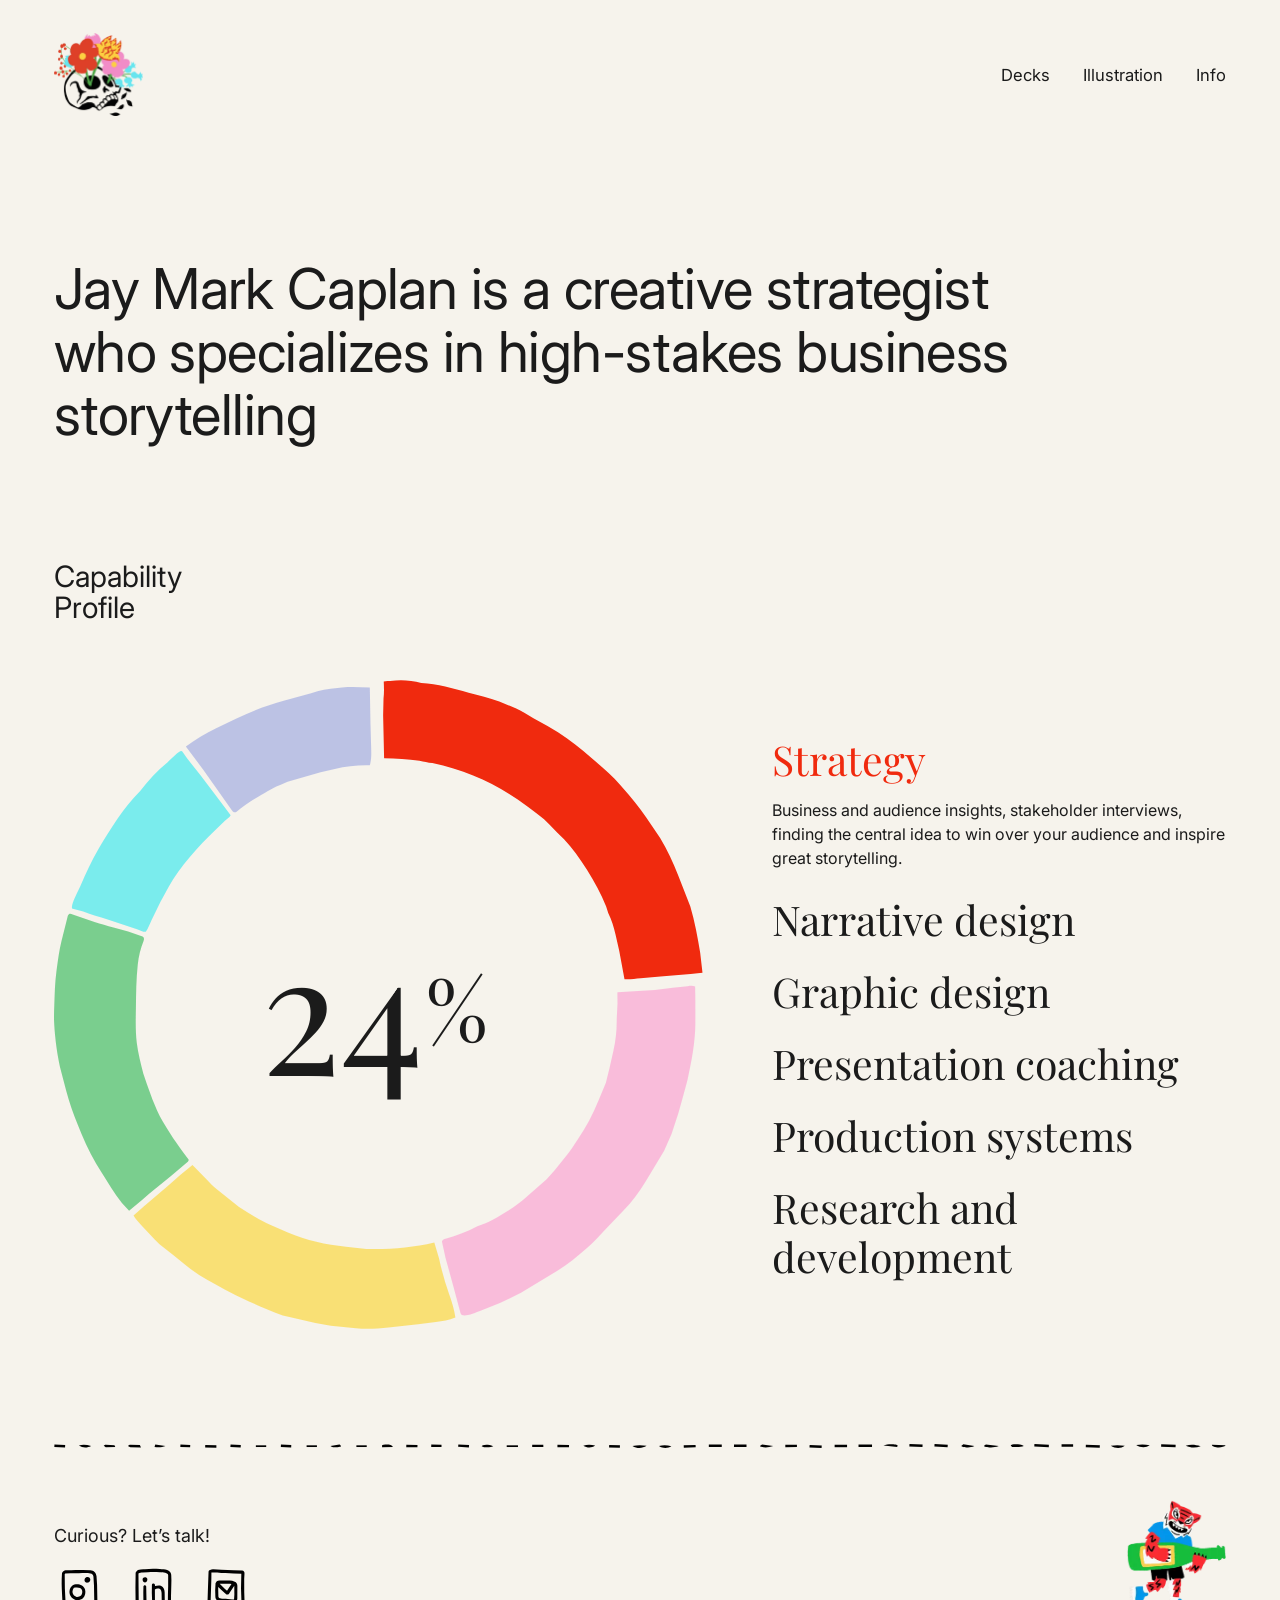
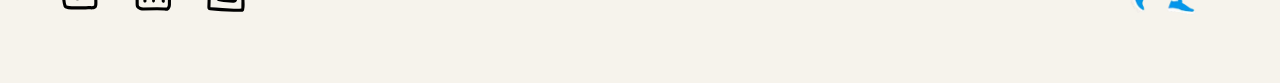
==== index.html @ 5ecec282 "Add files via upload" ====
<!DOCTYPE html>
<html lang="en">
<head>
<meta charset="UTF-8">
<meta name="viewport" content="width=device-width, initial-scale=1, viewport-fit=cover">
<title>Jay Mark Caplan</title>
<meta name="description" content="Jay Mark Caplan is a creative strategist who specializes in high-stakes business storytelling.">
<link rel="icon" type="image/png" href="assets/favicon/favicon-96x96.png?v=2" sizes="96x96">
<link rel="icon" type="image/svg+xml" href="assets/favicon/favicon.svg?v=2">
<link rel="shortcut icon" href="assets/favicon/favicon.ico?v=2">
<link rel="apple-touch-icon" sizes="180x180" href="assets/favicon/apple-touch-icon.png?v=2">
<meta property="og:title" content="Jay Mark Caplan">
<meta property="og:description" content="Creative strategist for high-stakes business storytelling.">
<meta property="og:url" content="https://jaymarkcaplan.com">
<meta property="og:type" content="website">
<link rel="preconnect" href="https://fonts.googleapis.com">
<link rel="preconnect" href="https://fonts.gstatic.com" crossorigin>
<link href="https://fonts.googleapis.com/css2?family=Inter:wght@400;500&family=Playfair+Display:wght@400;500&display=swap" rel="stylesheet">
<link rel="stylesheet" href="styles.css">
</head>
<body>
<div class="wrap">
<header class="site-header">
  <a class="logo" href="./" aria-label="Jay Mark Caplan, home"><img src="assets/skull-logo.webp" alt=""></a>
  <nav class="nav" aria-label="Main"><a href="decks/">Decks</a><a href="illustration/">Illustration</a><a href="info/">Info</a></nav>
</header>
<main>
  <h1 class="hero">Jay Mark Caplan is a creative strategist who specializes in high-stakes business storytelling</h1>
  <h2 class="label">Capability<br>Profile</h2>
  <section class="profile" aria-label="Capability profile">
    <div class="ring-wrap">
      <svg class="ring" viewBox="0 0 986.03 986.6" role="group" aria-label="Capability ring. Select a segment."><path class="seg on" data-i="0" role="button" tabindex="0" aria-pressed="true" aria-label="Strategy, 24%" fill="#f02a0e" d="M921.35,456.61l-30.53,2.64c-8.35.72-16.44,2.35-24.72,1.72l-8.14-43.77-5.68-24.99c-2.62-11.52-5.95-22.43-11.23-33.01l-3.17-10.3c-7.81-19.82-18.31-37.87-29.26-56l-8.92-13.28c-10.79-16.05-22.47-30.7-36.81-43.77l-12.66-13.35c-9.98-10.52-21.68-18.49-33.32-27.19-45.69-34.17-90.47-54.25-146.28-66.8-6.97-.02-12.95-2.31-19.71-3.38-18.04-2.86-35.85-3.36-54.4-4.01l-1.51-65.98.6-25.75c1.09-8.74.68-17.15.35-26.11,3.25-1.43,6.52-1.06,9.93-.88,16.24-1.96,32.02-1.23,47.83,3.26,25.34,1.14,48.56,8.24,72.8,14.77,16.13,4.34,31.45,7.59,47.03,13.68,13.34,5.21,25.99,10.11,38.48,17.29l14.07,8.09,21.64,11.93,16.07,9.93c18.69,11.55,34.79,25.38,51.56,39.55,15.62,13.19,30.81,25.74,44.19,41.24l13.38,15.5c12.95,15,24.19,30.75,35.2,47.22l12.75,19.06c10.97,18.54,19.96,37.48,27.81,57.55l18.59,47.56c6.99,23.59,11.15,47.01,15.16,71.22l3.54,30.84-18.2,1.84L921.35,456.61Z"/><path class="seg" data-i="1" role="button" tabindex="0" aria-pressed="false" aria-label="Narrative design, 22%" fill="#fe85ca" d="M613.8,920.77l-11.82-42.97-5.52-25.03c-.39-1.77,2.58-3.63,4.1-4.08,17.51-5.18,34.1-11.29,50.3-19.84,17.34-5.24,31.89-14.38,47.11-23.75,10.72-6.6,19.66-13.62,29.17-21.88l30.24-26.27,12.69-14.35,18.79-23.3c6.31-7.83,10.82-15.81,16.5-23.98,12.91-18.55,22.79-37.83,31.44-58.72l11.55-27.86,5.55-22.38,6.22-27.35c3.62-15.9,5.18-31.55,4.98-47.89l1.22-24.1-.15-17.85,57.3-3.34,27.83-3.43,22.75-2.49c3.97-.44,7.78-1,11.59.42l.35,20.06.04,34.61c.03,30.74-5.86,60.42-12.39,90.3l-7.65,27.95-6.27,22.49-10.2,31.15-11.46,26.05-29.2,48.45c-9.66,16.04-20.32,30.08-33.34,43.55l-24.98,25.86c-10.87,11.24-20.54,22.63-32.42,32.92-13.99,12.11-27.71,23.52-43.57,33.2l-56.57,34.53-32.39,15.7-28.83,11.45c-11.14,4.42-29.66,11.93-31.7,4.31L613.8,920.77Z"/><path class="seg" data-i="2" role="button" tabindex="0" aria-pressed="false" aria-label="Graphic design, 18%" fill="#fecd01" d="M463.98,985.74l-38.51-3.88-23.67-4.16-38.28-8.62c-16.05-3.62-30.74-10-45.67-16.47l-18.14-7.86-20.28-9.54-17.02-9-27.68-15.37c-11.9-6.62-22.56-14-33.08-22.58l-17.96-14.66-21.54-16.95-7.75-7.61-19.46-20.83c-4.63-4.95-9.38-9.52-12.71-15.57l16.56-14.85,37.9-32.14,17.33-15.33,18.86-15.46,21.85,22.35c5.04,5.16,9.4,10.18,15.12,14.74l34.1,27.15c16.51,10.3,32.42,20.79,50.05,28.52l25.59,11.21c28.58,12.53,58.47,18.59,89.44,21.91l31.28,3.34c19.91.32,39.23.15,59.18-2.36,15.36-1.93,29.68-3.64,45.21-7.55l7.37,24.66c3.9,18.58,8.98,36.07,15.16,54.04,4.17,12.13,8.26,23.76,9.85,36.59-9.97,4-19.67,5.68-29.89,6.95l-27.35,3.41-45.41,4.74C497.55,986.32,481.29,987.49,463.98,985.74Z"/><path class="seg" data-i="3" role="button" tabindex="0" aria-pressed="false" aria-label="Presentation coaching, 16%" fill="#00a933" d="M205.29,730.42l-26.35,22.04-32.19,26.33-11.88,10.31-19.43,16.21-11.01-11.89c-11.7-14.84-20.85-30.7-31.03-46.72-12.13-19.1-22.32-38.39-30.91-59.28l-5.63-13.7c-7.16-17.42-13.32-34.63-18.12-52.92l-7.57-28.86c-5.88-22.4-9.91-52.95-10.98-76.26-.4-8.77-.1-17.01.23-25.84.68-18.05.97-35.61,3.42-53.52,2.16-15.73,3.9-30.71,7.76-46.15l9.18-36.75c.45-1.78,1.11-3.57,2.17-4.16,2.04-1.15,3.78-.07,5.78.62l33.56,11.56c9.79,3.37,19.2,5.63,29.17,8.29,15.27,4.07,30.04,8.11,44.69,13.8,2.73,1.06,2.43,4.75,1.54,7-4.69,11.96-7.51,23.53-8.93,36.37-2.43,22.07-2.46,43.59-2.83,65.94-.3,18.42-.83,36.16,1.36,54.3,1.97,16.3,6.15,31.52,10.1,47.43l5.61,16.45,8.37,23.23,7.1,16.95c5.12,12.26,12.43,22.94,19.45,34.17,6.69,10.72,13.62,20.52,21.15,30.68l7.82,10.56C207.5,727.43,206.32,729.57,205.29,730.42Z"/><path class="seg" data-i="4" role="button" tabindex="0" aria-pressed="false" aria-label="Production systems, 10%" fill="#00e6f0" d="M141.14,376.39c-4.78.27-8.43-2.43-12.44-3.74l-46.23-15.04c-12.84-4.18-25.19-7.27-37.64-12.31l-16.01-4.3c-5.64-1.52,8.08-27.26,12.24-36.4,8.72-19.16,16.63-37.95,27.51-55.98,18.95-31.39,38.03-62.85,63.92-88.76,12.51-16.59,26.33-30.99,42.18-44.24,7.79-6.51,19.87-20.8,22.87-16.13,8.21,12.82,18.17,23.68,27.39,35.79l25.32,33.3,21.37,28.51c-2.3,3.81-5.85,5.72-8.81,8.57l-14.7,14.09c-25.78,24.74-54.79,56.43-71.75,87.49l-12.61,23.09-13.86,28.27C147.02,364.44,145.16,370.74,141.14,376.39Z"/><path class="seg" data-i="5" role="button" tabindex="0" aria-pressed="false" aria-label="Research and development, 10%" fill="#8391de" d="M322.56,163.58c-12.84,7.07-31.16,18.47-41.39,27.77-2.3,2.09-5.23,1.76-6.98-.72l-44.75-63.54-26.74-35.53c14.66-11.24,29.73-20.14,45.8-27.85l31.21-14.99c24.27-11.65,48.81-20.68,74.74-27.88l30.95-8.61c13.3-3.69,25.88-8.42,39.79-9.73l17.57-1.76c14.06-1.4,27.89-.47,42.76.01l1.02,56.23,1.13,39.38c.24,8.16.27,15.94-2.18,24.12-18.53-.46-36.02,1.34-53.76,5.46l-21.88,5.09-50.73,14.47-10.46,4.86C339.15,153.5,331.23,158.81,322.56,163.58Z"/></svg>
      <div class="num" aria-live="polite"><span id="n">24</span><small>%</small></div>
    </div>
    <div class="list"><div class="item on" data-p="24" style="--c:#f02a0e;--t:#f02a0e"><button class="item-btn" id="b0" aria-expanded="true" aria-controls="d0">Strategy</button><div class="drop" id="d0" role="region" aria-labelledby="b0"><div><p>Business and audience insights, stakeholder interviews, finding the central idea to win over your audience and inspire great storytelling.</p></div></div></div><div class="item" data-p="22" style="--c:#fe85ca;--t:#fe85ca"><button class="item-btn" id="b1" aria-expanded="false" aria-controls="d1">Narrative design</button><div class="drop" id="d1" role="region" aria-labelledby="b1"><div><p>Presentation architecture, video and experiential concepts and scripts, copywriting, shaping the user experience according to your story beats.</p></div></div></div><div class="item" data-p="18" style="--c:#fecd01;--t:#c99700"><button class="item-btn" id="b2" aria-expanded="false" aria-controls="d2">Graphic design</button><div class="drop" id="d2" role="region" aria-labelledby="b2"><div><p>Visual identity, information design, slide layouts, icon set design, providing the visual assets for integrated storytelling across touch points.</p></div></div></div><div class="item" data-p="16" style="--c:#00a933;--t:#00a933"><button class="item-btn" id="b3" aria-expanded="false" aria-controls="d3">Presentation coaching</button><div class="drop" id="d3" role="region" aria-labelledby="b3"><div><p>Editing scripts with stakeholders, rehearsing presentations, adapting content to specific speaker strengths, collaborating with presenters so they are confident and natural when we go live.</p></div></div></div><div class="item" data-p="10" style="--c:#00e6f0;--t:#00a3ad"><button class="item-btn" id="b4" aria-expanded="false" aria-controls="d4">Production systems</button><div class="drop" id="d4" role="region" aria-labelledby="b4"><div><p>Templates, collaboration platforms, outlining workflows and critical paths, designing the way we work so stakeholders can easily collaborate.</p></div></div></div><div class="item" data-p="10" style="--c:#8391de;--t:#8391de"><button class="item-btn" id="b5" aria-expanded="false" aria-controls="d5">Research and development</button><div class="drop" id="d5" role="region" aria-labelledby="b5"><div><p>Vibe coding with AI, prototyping and iterating new production tools, leading innovation processes, creating new ways of working in order to achieve our goals.</p></div></div></div></div>
  </section>
</main>
<img class="divider" src="assets/dotted-line.svg" alt="" role="presentation">
<footer class="site-footer">
  <div>
    <p class="talk">Curious? Let’s talk!</p>
    <div class="socials">
      <a href="https://www.instagram.com/jaymarkcomics/" target="_blank" rel="noopener" aria-label="Instagram"><img src="assets/ui/icon-instagram.svg" alt=""></a>
      <a href="https://www.linkedin.com/in/jaymarkcaplan/" target="_blank" rel="noopener" aria-label="LinkedIn"><img src="assets/ui/icon-linkedin.svg" alt=""></a>
      <a href="mailto:jaymarkcaplan@gmail.com" aria-label="Email"><img src="assets/ui/icon-email.svg" alt=""></a>
    </div>
  </div>
  <img class="tiger" src="assets/tiger.webp" alt="">
</footer>
</div>
<script>
(function(){
  var segs=[].slice.call(document.querySelectorAll('.seg')),items=[].slice.call(document.querySelectorAll('.item')),
      n=document.getElementById('n'),rm=matchMedia('(prefers-reduced-motion: reduce)').matches,cur=0,shown=24,raf;
  segs.forEach(function(s){var b=s.getBBox(),dx=b.x+b.width/2-493,dy=b.y+b.height/2-493.3,L=Math.hypot(dx,dy)||1;
    s.style.setProperty('--dx',(dx/L*16)+'px');s.style.setProperty('--dy',(dy/L*16)+'px');});
  function roll(to){cancelAnimationFrame(raf);if(rm){n.textContent=shown=to;return;}
    var from=shown,t0=performance.now();
    (function f(t){var k=Math.min((t-t0)/420,1),e=1-Math.pow(1-k,3);shown=Math.round(from+(to-from)*e);n.textContent=shown;if(k<1)raf=requestAnimationFrame(f);})(t0);}
  function select(i){if(i===cur)return;cur=i;
    segs.forEach(function(s,k){s.classList.toggle('on',k===i);s.setAttribute('aria-pressed',k===i);});
    items.forEach(function(it,k){it.classList.toggle('on',k===i);it.querySelector('.item-btn').setAttribute('aria-expanded',k===i);});
    roll(+items[i].dataset.p);}
  segs.forEach(function(s,i){s.addEventListener('click',function(){select(i);});
    s.addEventListener('keydown',function(e){if(e.key==='Enter'||e.key===' '){e.preventDefault();select(i);}});});
  items.forEach(function(it,i){it.querySelector('.item-btn').addEventListener('click',function(){select(i);});});
})();
</script>
</body>
</html>
---- styles.css ----
:root{--bg:#F6F3EC;--ink:#1B1B1B;--red:#f02a0e;--margin:clamp(20px,4.2vw,64px);--serif:'Playfair Display',Georgia,serif;--sans:'Inter','Helvetica Neue',Helvetica,Arial,sans-serif;color-scheme:light}
*{box-sizing:border-box}
html,body{margin:0;background:var(--bg);color:var(--ink);font-family:var(--sans);-webkit-font-smoothing:antialiased}
body{padding-top:env(safe-area-inset-top,0px);padding-bottom:env(safe-area-inset-bottom,0px)}
a{color:inherit;text-decoration:none}
button{font:inherit;color:inherit;background:none;border:0;padding:0;cursor:pointer;text-align:left;-webkit-tap-highlight-color:transparent}
.wrap{max-width:1360px;margin:0 auto;padding:0 var(--margin)}
.site-header{display:flex;justify-content:space-between;align-items:center;padding-top:clamp(20px,2.6vw,36px)}
.logo img{display:block;width:clamp(54px,7vw,100px);height:auto}
.nav{display:flex;gap:clamp(18px,2.6vw,40px);font-size:clamp(15px,1.3vw,19px)}
.nav a{padding:10px 0;background:linear-gradient(var(--red),var(--red)) 0 100%/0 1.5px no-repeat;transition:background-size .3s ease}
.nav a:hover,.nav a[aria-current]{background-size:100% 1.5px}
.hero{font-weight:400;font-size:clamp(32px,4.4vw,64px);line-height:1.12;letter-spacing:-.01em;max-width:17em;margin:clamp(56px,11vw,170px) 0 0}
.label{font-size:clamp(22px,2.3vw,34px);line-height:1.05;font-weight:400;margin:clamp(56px,9vw,140px) 0 clamp(24px,5vw,80px)}
.profile{display:grid;grid-template-columns:1.2fr .85fr;gap:clamp(28px,6vw,96px);align-items:center}
.ring-wrap{position:relative;container-type:inline-size}
.ring{display:block;width:100%;height:auto;overflow:visible}
.seg{cursor:pointer;opacity:.5;outline:none;transition:transform .38s cubic-bezier(.2,.8,.2,1),opacity .3s ease}
.seg.on{opacity:1;transform:translate(var(--dx),var(--dy))}
@media (hover:hover){.seg:not(.on):hover{opacity:.8}}
.seg:focus-visible{stroke:var(--ink);stroke-width:5}
.num{position:absolute;inset:0;display:flex;align-items:center;justify-content:center;font-family:var(--serif);font-size:26cqw;line-height:1;pointer-events:none;font-variant-numeric:tabular-nums}
.num small{font-size:.5em;margin-left:.04em}
.item-btn{display:block;width:100%;font-family:var(--serif);font-size:clamp(26px,3.2vw,46px);line-height:1.2;padding:.28em 0;transition:color .3s ease}
@media (hover:hover){.item:not(.on) .item-btn:hover{color:var(--t)}}
.item.on .item-btn{color:var(--t)}
.drop{display:grid;grid-template-rows:0fr;transition:grid-template-rows .4s ease}
.drop>div{overflow:hidden;visibility:hidden;transition:visibility .4s}
.item.on .drop{grid-template-rows:1fr}
.item.on .drop>div{visibility:visible}
.drop p{margin:.2em 0 .8em;font-size:clamp(15px,1.25vw,18px);line-height:1.5;max-width:30em;opacity:0;transition:opacity .25s ease}
.item.on .drop p{opacity:1;transition-delay:.12s}
.divider{display:block;width:100%;height:auto;margin-top:clamp(64px,9vw,130px)}
.site-footer{display:flex;justify-content:space-between;align-items:flex-end;padding:clamp(32px,4vw,56px) 0 clamp(40px,5vw,72px)}
.talk{font-size:clamp(16px,1.4vw,20px);margin:0 0 16px}
.socials{display:flex;gap:clamp(10px,1.2vw,18px)}
.socials a{display:block;padding:4px}
.socials img{display:block;width:clamp(44px,3.8vw,60px);height:auto}
.tiger{display:block;width:clamp(88px,9vw,130px);height:auto}
@media (max-width:720px){.profile{grid-template-columns:1fr}.ring-wrap{width:90%;max-width:440px;margin:0 auto 12px}}
@media (prefers-reduced-motion:reduce){*{transition:none!important}}

/* ===== DECKS ===== */
.deck{margin:0 0 clamp(56px,8vw,120px)}
.deck-row{display:grid;grid-template-columns:1.6fr 1fr;gap:clamp(20px,2.4vw,36px);align-items:start}
.viewer{position:relative;background:var(--vbg,#000);aspect-ratio:var(--ar,16/9);overflow:hidden;cursor:pointer;touch-action:pan-y;user-select:none;-webkit-user-select:none}
.viewer img{position:absolute;inset:0;width:100%;height:100%;object-fit:contain;display:block;-webkit-user-drag:none;pointer-events:none}
.viewer.video{cursor:auto}
.viewer iframe{position:absolute;inset:0;width:100%;height:100%;border:0}
.controls{display:flex;align-items:center;gap:2px;margin-top:6px}
.ctl{position:relative;width:44px;height:44px;flex:none}
.ctl img{position:absolute;left:50%;top:50%;width:64px;height:64px;transform:translate(-50%,-50%);transition:transform .2s ease;pointer-events:none}
@media (hover:hover){.ctl:hover img{transform:translate(-50%,-50%) scale(1.18)}}
.count{font-size:14px;margin-left:10px;font-variant-numeric:tabular-nums;letter-spacing:.02em}
.ctl.fs{margin-left:auto}
.ctl:focus-visible,.more:focus-visible{outline:2px solid var(--ink);outline-offset:2px}
.deck-info h3{font-family:var(--serif);font-weight:400;font-size:clamp(30px,3.2vw,48px);line-height:1.1;margin:0 0 6px}
.deck-info p{font-size:clamp(18px,1.8vw,26px);line-height:1.25;margin:0 0 clamp(18px,2.2vw,32px)}
.more{display:inline-flex;align-items:center;font-size:clamp(15px,1.3vw,19px);padding:10px 0}
.more img{width:48px;height:48px;margin:-14px -10px -14px -6px;transition:transform .35s ease}
.more[aria-expanded=true] img{transform:rotate(180deg)}
.more-panel{display:grid;grid-template-rows:0fr;transition:grid-template-rows .45s ease}
.more-panel>div{overflow:hidden;visibility:hidden;transition:visibility .45s}
.more-panel.open{grid-template-rows:1fr}
.more-panel.open>div{visibility:visible}
.cols{display:grid;grid-template-columns:repeat(3,1fr);gap:clamp(24px,4vw,64px);padding-top:clamp(28px,3.5vw,48px)}
.cols h4{font-family:var(--serif);font-weight:400;font-size:clamp(24px,2.4vw,34px);color:var(--red);margin:0 0 12px}
.cols p{font-size:clamp(15px,1.25vw,18px);line-height:1.55;margin:0;max-width:30em}
.fsbox{position:fixed;inset:0;background:var(--bg);z-index:50;display:none;flex-direction:column;align-items:center;justify-content:center;touch-action:pan-y}
.fsbox.open{display:flex}
.fsbox>img{max-width:94vw;max-height:calc(100vh - 120px);max-height:calc(100dvh - 120px);object-fit:contain;background:#000;user-select:none;-webkit-user-drag:none}
.fsbar{display:flex;align-items:center;gap:2px;margin-top:14px}
.fsclose{position:absolute;top:calc(10px + env(safe-area-inset-top,0px));right:10px;width:44px;height:44px;display:flex;align-items:center;justify-content:center}
.fsclose svg{width:22px;height:22px;stroke:var(--ink);stroke-width:2.4;stroke-linecap:round}
.fshint{display:none;font-size:13px;margin-top:6px;opacity:.7}
@media (max-width:720px){.deck-row{grid-template-columns:1fr}.cols{grid-template-columns:1fr;gap:28px}.fshint{display:block}}
@media (orientation:landscape) and (max-height:500px){.fshint{display:none}.fsbox>img{max-height:calc(100dvh - 70px)}}

/* ===== ILLUSTRATION ===== */
.intro{max-width:66%}
.art-grid{list-style:none;margin:0;padding:0;display:grid;grid-template-columns:repeat(3,1fr);gap:clamp(32px,3.4vw,48px)}
.tile{display:block;width:100%;aspect-ratio:1/1;overflow:hidden;background:var(--tbg,#e9e5da);cursor:zoom-in;position:relative}
.tile img{position:absolute;inset:0;width:100%;height:100%;object-fit:cover;display:block;transition:opacity .25s ease}
.tile.contain img{object-fit:contain}
.art-grid .wide{grid-column:1/-1}
.tile.wide-tile{aspect-ratio:1600/1121;--tbg:#fff}
@media (hover:hover){.tile:hover img{opacity:.88}}
.tile:focus-visible{outline:2px solid var(--ink);outline-offset:3px}
.lb>img.lbimg{background:transparent;max-width:min(94vw,1100px)}
.lb .fsbar{margin-top:10px}
@media (max-width:900px){.art-grid{grid-template-columns:repeat(2,1fr);gap:clamp(16px,3vw,32px)}.intro{max-width:100%}}

/* ===== INFO ===== */
.info{display:grid;grid-template-columns:1.2fr .85fr;grid-template-areas:"bio photo" "clients photo";column-gap:clamp(28px,6vw,96px);align-items:start;margin-top:clamp(56px,11vw,170px)}
.bio{grid-area:bio}
.bio p{margin:0 0 1.1em;font-size:clamp(17px,1.4vw,20px);line-height:1.55;max-width:34em}
.bio p:first-of-type{font-size:clamp(26px,3vw,44px);line-height:1.18;letter-spacing:-.01em;max-width:18em;margin-bottom:.8em}
.clients{grid-area:clients;margin-top:clamp(28px,5vw,72px)}
.clients .label{margin:0 0 clamp(16px,2vw,28px)}
.clients ul{list-style:none;margin:0;padding:0;font-family:var(--serif);font-size:clamp(22px,2.4vw,34px);line-height:1.3}
.clients li{padding:.12em 0;break-inside:avoid}
.portrait{grid-area:photo;margin:0}
.portrait img{display:block;width:100%;height:auto}
@media (max-width:720px){.info{grid-template-columns:1fr;grid-template-areas:"bio" "photo" "clients";margin-top:clamp(40px,10vw,72px)}.portrait{margin:8px 0 0}.clients{margin-top:clamp(36px,8vw,56px)}}
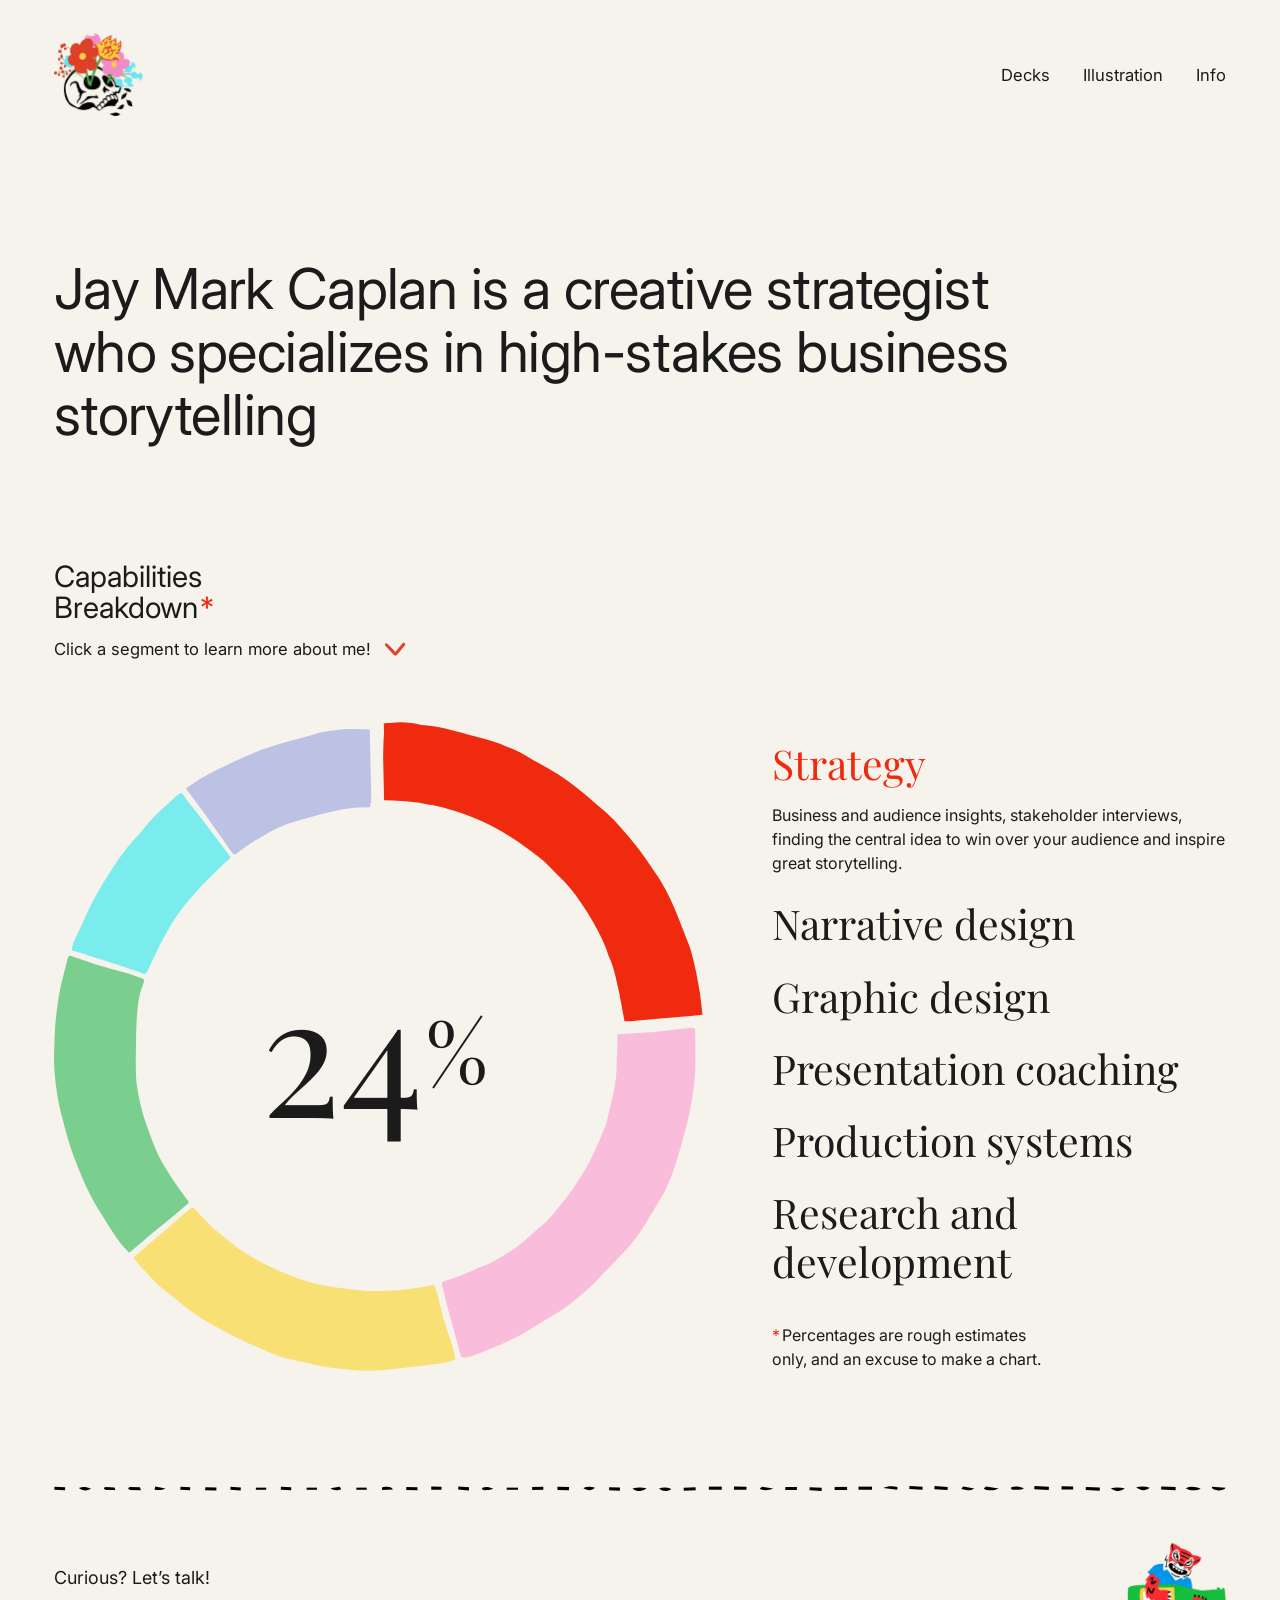
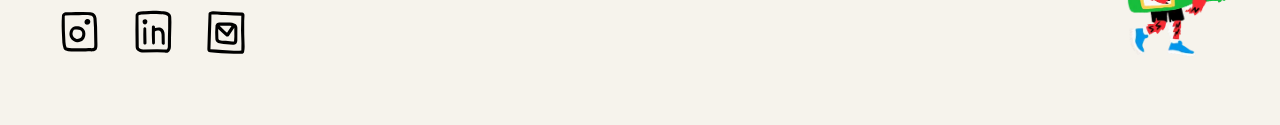
==== commit 8ca2c9eb: "Add files via upload" ====
--- a/index.html
+++ b/index.html
@@ -26,13 +26,14 @@
 </header>
 <main>
   <h1 class="hero">Jay Mark Caplan is a creative strategist who specializes in high-stakes business storytelling</h1>
-  <h2 class="label">Capability<br>Profile</h2>
+  <h2 class="label tight">Capabilities<br>Breakdown<span class="ast" aria-hidden="true">*</span></h2>
+  <p class="hint"><span class="h-d">Click</span><span class="h-t">Tap</span> a segment to learn more about me!<img src="assets/ui/arrow-down.svg" alt=""></p>
   <section class="profile" aria-label="Capability profile">
     <div class="ring-wrap">
       <svg class="ring" viewBox="0 0 986.03 986.6" role="group" aria-label="Capability ring. Select a segment."><path class="seg on" data-i="0" role="button" tabindex="0" aria-pressed="true" aria-label="Strategy, 24%" fill="#f02a0e" d="M921.35,456.61l-30.53,2.64c-8.35.72-16.44,2.35-24.72,1.72l-8.14-43.77-5.68-24.99c-2.62-11.52-5.95-22.43-11.23-33.01l-3.17-10.3c-7.81-19.82-18.31-37.87-29.26-56l-8.92-13.28c-10.79-16.05-22.47-30.7-36.81-43.77l-12.66-13.35c-9.98-10.52-21.68-18.49-33.32-27.19-45.69-34.17-90.47-54.25-146.28-66.8-6.97-.02-12.95-2.31-19.71-3.38-18.04-2.86-35.85-3.36-54.4-4.01l-1.51-65.98.6-25.75c1.09-8.74.68-17.15.35-26.11,3.25-1.43,6.52-1.06,9.93-.88,16.24-1.96,32.02-1.23,47.83,3.26,25.34,1.14,48.56,8.24,72.8,14.77,16.13,4.34,31.45,7.59,47.03,13.68,13.34,5.21,25.99,10.11,38.48,17.29l14.07,8.09,21.64,11.93,16.07,9.93c18.69,11.55,34.79,25.38,51.56,39.55,15.62,13.19,30.81,25.74,44.19,41.24l13.38,15.5c12.95,15,24.19,30.75,35.2,47.22l12.75,19.06c10.97,18.54,19.96,37.48,27.81,57.55l18.59,47.56c6.99,23.59,11.15,47.01,15.16,71.22l3.54,30.84-18.2,1.84L921.35,456.61Z"/><path class="seg" data-i="1" role="button" tabindex="0" aria-pressed="false" aria-label="Narrative design, 22%" fill="#fe85ca" d="M613.8,920.77l-11.82-42.97-5.52-25.03c-.39-1.77,2.58-3.63,4.1-4.08,17.51-5.18,34.1-11.29,50.3-19.84,17.34-5.24,31.89-14.38,47.11-23.75,10.72-6.6,19.66-13.62,29.17-21.88l30.24-26.27,12.69-14.35,18.79-23.3c6.31-7.83,10.82-15.81,16.5-23.98,12.91-18.55,22.79-37.83,31.44-58.72l11.55-27.86,5.55-22.38,6.22-27.35c3.62-15.9,5.18-31.55,4.98-47.89l1.22-24.1-.15-17.85,57.3-3.34,27.83-3.43,22.75-2.49c3.97-.44,7.78-1,11.59.42l.35,20.06.04,34.61c.03,30.74-5.86,60.42-12.39,90.3l-7.65,27.95-6.27,22.49-10.2,31.15-11.46,26.05-29.2,48.45c-9.66,16.04-20.32,30.08-33.34,43.55l-24.98,25.86c-10.87,11.24-20.54,22.63-32.42,32.92-13.99,12.11-27.71,23.52-43.57,33.2l-56.57,34.53-32.39,15.7-28.83,11.45c-11.14,4.42-29.66,11.93-31.7,4.31L613.8,920.77Z"/><path class="seg" data-i="2" role="button" tabindex="0" aria-pressed="false" aria-label="Graphic design, 18%" fill="#fecd01" d="M463.98,985.74l-38.51-3.88-23.67-4.16-38.28-8.62c-16.05-3.62-30.74-10-45.67-16.47l-18.14-7.86-20.28-9.54-17.02-9-27.68-15.37c-11.9-6.62-22.56-14-33.08-22.58l-17.96-14.66-21.54-16.95-7.75-7.61-19.46-20.83c-4.63-4.95-9.38-9.52-12.71-15.57l16.56-14.85,37.9-32.14,17.33-15.33,18.86-15.46,21.85,22.35c5.04,5.16,9.4,10.18,15.12,14.74l34.1,27.15c16.51,10.3,32.42,20.79,50.05,28.52l25.59,11.21c28.58,12.53,58.47,18.59,89.44,21.91l31.28,3.34c19.91.32,39.23.15,59.18-2.36,15.36-1.93,29.68-3.64,45.21-7.55l7.37,24.66c3.9,18.58,8.98,36.07,15.16,54.04,4.17,12.13,8.26,23.76,9.85,36.59-9.97,4-19.67,5.68-29.89,6.95l-27.35,3.41-45.41,4.74C497.55,986.32,481.29,987.49,463.98,985.74Z"/><path class="seg" data-i="3" role="button" tabindex="0" aria-pressed="false" aria-label="Presentation coaching, 16%" fill="#00a933" d="M205.29,730.42l-26.35,22.04-32.19,26.33-11.88,10.31-19.43,16.21-11.01-11.89c-11.7-14.84-20.85-30.7-31.03-46.72-12.13-19.1-22.32-38.39-30.91-59.28l-5.63-13.7c-7.16-17.42-13.32-34.63-18.12-52.92l-7.57-28.86c-5.88-22.4-9.91-52.95-10.98-76.26-.4-8.77-.1-17.01.23-25.84.68-18.05.97-35.61,3.42-53.52,2.16-15.73,3.9-30.71,7.76-46.15l9.18-36.75c.45-1.78,1.11-3.57,2.17-4.16,2.04-1.15,3.78-.07,5.78.62l33.56,11.56c9.79,3.37,19.2,5.63,29.17,8.29,15.27,4.07,30.04,8.11,44.69,13.8,2.73,1.06,2.43,4.75,1.54,7-4.69,11.96-7.51,23.53-8.93,36.37-2.43,22.07-2.46,43.59-2.83,65.94-.3,18.42-.83,36.16,1.36,54.3,1.97,16.3,6.15,31.52,10.1,47.43l5.61,16.45,8.37,23.23,7.1,16.95c5.12,12.26,12.43,22.94,19.45,34.17,6.69,10.72,13.62,20.52,21.15,30.68l7.82,10.56C207.5,727.43,206.32,729.57,205.29,730.42Z"/><path class="seg" data-i="4" role="button" tabindex="0" aria-pressed="false" aria-label="Production systems, 10%" fill="#00e6f0" d="M141.14,376.39c-4.78.27-8.43-2.43-12.44-3.74l-46.23-15.04c-12.84-4.18-25.19-7.27-37.64-12.31l-16.01-4.3c-5.64-1.52,8.08-27.26,12.24-36.4,8.72-19.16,16.63-37.95,27.51-55.98,18.95-31.39,38.03-62.85,63.92-88.76,12.51-16.59,26.33-30.99,42.18-44.24,7.79-6.51,19.87-20.8,22.87-16.13,8.21,12.82,18.17,23.68,27.39,35.79l25.32,33.3,21.37,28.51c-2.3,3.81-5.85,5.72-8.81,8.57l-14.7,14.09c-25.78,24.74-54.79,56.43-71.75,87.49l-12.61,23.09-13.86,28.27C147.02,364.44,145.16,370.74,141.14,376.39Z"/><path class="seg" data-i="5" role="button" tabindex="0" aria-pressed="false" aria-label="Research and development, 10%" fill="#8391de" d="M322.56,163.58c-12.84,7.07-31.16,18.47-41.39,27.77-2.3,2.09-5.23,1.76-6.98-.72l-44.75-63.54-26.74-35.53c14.66-11.24,29.73-20.14,45.8-27.85l31.21-14.99c24.27-11.65,48.81-20.68,74.74-27.88l30.95-8.61c13.3-3.69,25.88-8.42,39.79-9.73l17.57-1.76c14.06-1.4,27.89-.47,42.76.01l1.02,56.23,1.13,39.38c.24,8.16.27,15.94-2.18,24.12-18.53-.46-36.02,1.34-53.76,5.46l-21.88,5.09-50.73,14.47-10.46,4.86C339.15,153.5,331.23,158.81,322.56,163.58Z"/></svg>
       <div class="num" aria-live="polite"><span id="n">24</span><small>%</small></div>
     </div>
-    <div class="list"><div class="item on" data-p="24" style="--c:#f02a0e;--t:#f02a0e"><button class="item-btn" id="b0" aria-expanded="true" aria-controls="d0">Strategy</button><div class="drop" id="d0" role="region" aria-labelledby="b0"><div><p>Business and audience insights, stakeholder interviews, finding the central idea to win over your audience and inspire great storytelling.</p></div></div></div><div class="item" data-p="22" style="--c:#fe85ca;--t:#fe85ca"><button class="item-btn" id="b1" aria-expanded="false" aria-controls="d1">Narrative design</button><div class="drop" id="d1" role="region" aria-labelledby="b1"><div><p>Presentation architecture, video and experiential concepts and scripts, copywriting, shaping the user experience according to your story beats.</p></div></div></div><div class="item" data-p="18" style="--c:#fecd01;--t:#c99700"><button class="item-btn" id="b2" aria-expanded="false" aria-controls="d2">Graphic design</button><div class="drop" id="d2" role="region" aria-labelledby="b2"><div><p>Visual identity, information design, slide layouts, icon set design, providing the visual assets for integrated storytelling across touch points.</p></div></div></div><div class="item" data-p="16" style="--c:#00a933;--t:#00a933"><button class="item-btn" id="b3" aria-expanded="false" aria-controls="d3">Presentation coaching</button><div class="drop" id="d3" role="region" aria-labelledby="b3"><div><p>Editing scripts with stakeholders, rehearsing presentations, adapting content to specific speaker strengths, collaborating with presenters so they are confident and natural when we go live.</p></div></div></div><div class="item" data-p="10" style="--c:#00e6f0;--t:#00a3ad"><button class="item-btn" id="b4" aria-expanded="false" aria-controls="d4">Production systems</button><div class="drop" id="d4" role="region" aria-labelledby="b4"><div><p>Templates, collaboration platforms, outlining workflows and critical paths, designing the way we work so stakeholders can easily collaborate.</p></div></div></div><div class="item" data-p="10" style="--c:#8391de;--t:#8391de"><button class="item-btn" id="b5" aria-expanded="false" aria-controls="d5">Research and development</button><div class="drop" id="d5" role="region" aria-labelledby="b5"><div><p>Vibe coding with AI, prototyping and iterating new production tools, leading innovation processes, creating new ways of working in order to achieve our goals.</p></div></div></div></div>
+    <div class="list"><div class="item on" data-p="24" style="--c:#f02a0e;--t:#f02a0e"><button class="item-btn" id="b0" aria-expanded="true" aria-controls="d0">Strategy</button><div class="drop" id="d0" role="region" aria-labelledby="b0"><div><p>Business and audience insights, stakeholder interviews, finding the central idea to win over your audience and inspire great storytelling.</p></div></div></div><div class="item" data-p="22" style="--c:#fe85ca;--t:#fe85ca"><button class="item-btn" id="b1" aria-expanded="false" aria-controls="d1">Narrative design</button><div class="drop" id="d1" role="region" aria-labelledby="b1"><div><p>Presentation architecture, video and experiential concepts and scripts, copywriting, shaping the user experience according to your story beats.</p></div></div></div><div class="item" data-p="18" style="--c:#fecd01;--t:#c99700"><button class="item-btn" id="b2" aria-expanded="false" aria-controls="d2">Graphic design</button><div class="drop" id="d2" role="region" aria-labelledby="b2"><div><p>Visual identity, information design, slide layouts, icon set design, providing the visual assets for integrated storytelling across touch points.</p></div></div></div><div class="item" data-p="16" style="--c:#00a933;--t:#00a933"><button class="item-btn" id="b3" aria-expanded="false" aria-controls="d3">Presentation coaching</button><div class="drop" id="d3" role="region" aria-labelledby="b3"><div><p>Editing scripts with stakeholders, rehearsing presentations, adapting content to specific speaker strengths, collaborating with presenters so they are confident and natural when we go live.</p></div></div></div><div class="item" data-p="10" style="--c:#00e6f0;--t:#00a3ad"><button class="item-btn" id="b4" aria-expanded="false" aria-controls="d4">Production systems</button><div class="drop" id="d4" role="region" aria-labelledby="b4"><div><p>Templates, collaboration platforms, outlining workflows and critical paths, designing the way we work so stakeholders can easily collaborate.</p></div></div></div><div class="item" data-p="10" style="--c:#8391de;--t:#8391de"><button class="item-btn" id="b5" aria-expanded="false" aria-controls="d5">Research and development</button><div class="drop" id="d5" role="region" aria-labelledby="b5"><div><p>Vibe coding with AI, prototyping and iterating new production tools, leading innovation processes, creating new ways of working in order to achieve our goals.</p></div></div></div><p class="footnote"><span class="ast" aria-hidden="true">*</span>Percentages are rough estimates only, and an excuse to make a chart.</p></div>
   </section>
 </main>
 <img class="divider" src="assets/dotted-line.svg" alt="" role="presentation">
--- a/styles.css
+++ b/styles.css
@@ -37,6 +37,15 @@
 .socials a{display:block;padding:4px}
 .socials img{display:block;width:clamp(44px,3.8vw,60px);height:auto}
 .tiger{display:block;width:clamp(88px,9vw,130px);height:auto}
+.label.tight{margin-bottom:clamp(8px,1vw,14px)}
+.ast{color:var(--red);margin-left:.06em}
+.hint{display:flex;align-items:center;font-size:clamp(15px,1.3vw,19px);line-height:1.4;margin:0 0 clamp(24px,5vw,80px)}
+.hint img{width:44px;height:44px;margin:-8px -8px -8px 2px;flex:none}
+.h-t{display:none}
+@media (hover:none){.h-d{display:none}.h-t{display:inline}}
+.hint .h-d,.hint .h-t{margin-right:.3em}
+.footnote{font-size:clamp(15px,1.25vw,18px);line-height:1.5;margin:clamp(14px,2vw,28px) 0 0;text-wrap:balance}
+.footnote .ast{margin:0 .1em 0 0}
 @media (max-width:720px){.profile{grid-template-columns:1fr}.ring-wrap{width:90%;max-width:440px;margin:0 auto 12px}}
 @media (prefers-reduced-motion:reduce){*{transition:none!important}}
 
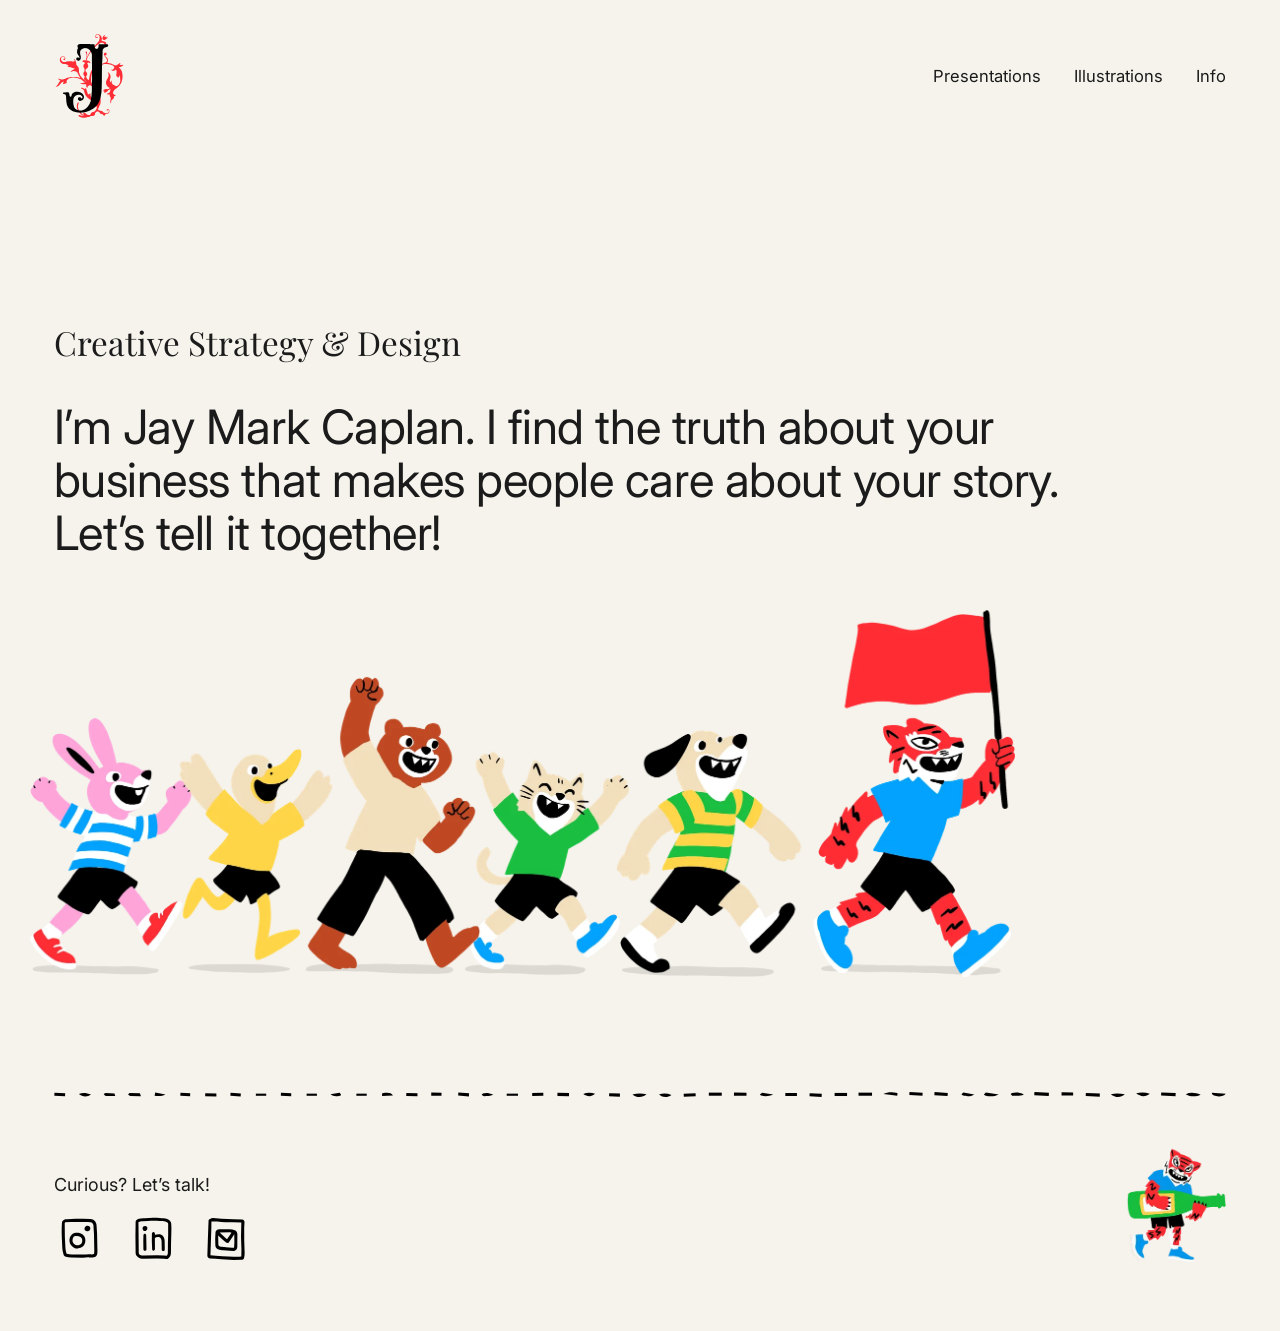
==== commit 76c820d7: "Add files via upload" ====
--- a/index.html
+++ b/index.html
@@ -4,13 +4,13 @@
 <meta charset="UTF-8">
 <meta name="viewport" content="width=device-width, initial-scale=1, viewport-fit=cover">
 <title>Jay Mark Caplan</title>
-<meta name="description" content="Jay Mark Caplan is a creative strategist who specializes in high-stakes business storytelling.">
+<meta name="description" content="I’m Jay Mark Caplan. I find the truth about your business that makes people care about your story. Let’s tell it together!">
 <link rel="icon" type="image/png" href="assets/favicon/favicon-96x96.png?v=2" sizes="96x96">
 <link rel="icon" type="image/svg+xml" href="assets/favicon/favicon.svg?v=2">
 <link rel="shortcut icon" href="assets/favicon/favicon.ico?v=2">
 <link rel="apple-touch-icon" sizes="180x180" href="assets/favicon/apple-touch-icon.png?v=2">
 <meta property="og:title" content="Jay Mark Caplan">
-<meta property="og:description" content="Creative strategist for high-stakes business storytelling.">
+<meta property="og:description" content="I find the truth about your business that makes people care about your story.">
 <meta property="og:url" content="https://jaymarkcaplan.com">
 <meta property="og:type" content="website">
 <link rel="preconnect" href="https://fonts.googleapis.com">
@@ -21,20 +21,13 @@
 <body>
 <div class="wrap">
 <header class="site-header">
-  <a class="logo" href="./" aria-label="Jay Mark Caplan, home"><img src="assets/skull-logo.webp" alt=""></a>
-  <nav class="nav" aria-label="Main"><a href="decks/">Decks</a><a href="illustration/">Illustration</a><a href="info/">Info</a></nav>
+  <a class="logo" href="./" aria-label="Jay Mark Caplan, home"><img src="assets/monogram.svg" alt=""></a>
+  <nav class="nav" aria-label="Main"><a href="decks/">Presentations</a><a href="illustration/">Illustrations</a><a href="info/">Info</a></nav>
 </header>
-<main>
-  <h1 class="hero">Jay Mark Caplan is a creative strategist who specializes in high-stakes business storytelling</h1>
-  <h2 class="label tight">Capabilities<br>Breakdown<span class="ast" aria-hidden="true">*</span></h2>
-  <p class="hint"><span class="h-d">Click</span><span class="h-t">Tap</span> a segment to learn more about me!<img src="assets/ui/arrow-down.svg" alt=""></p>
-  <section class="profile" aria-label="Capability profile">
-    <div class="ring-wrap">
-      <svg class="ring" viewBox="0 0 986.03 986.6" role="group" aria-label="Capability ring. Select a segment."><path class="seg on" data-i="0" role="button" tabindex="0" aria-pressed="true" aria-label="Strategy, 24%" fill="#f02a0e" d="M921.35,456.61l-30.53,2.64c-8.35.72-16.44,2.35-24.72,1.72l-8.14-43.77-5.68-24.99c-2.62-11.52-5.95-22.43-11.23-33.01l-3.17-10.3c-7.81-19.82-18.31-37.87-29.26-56l-8.92-13.28c-10.79-16.05-22.47-30.7-36.81-43.77l-12.66-13.35c-9.98-10.52-21.68-18.49-33.32-27.19-45.69-34.17-90.47-54.25-146.28-66.8-6.97-.02-12.95-2.31-19.71-3.38-18.04-2.86-35.85-3.36-54.4-4.01l-1.51-65.98.6-25.75c1.09-8.74.68-17.15.35-26.11,3.25-1.43,6.52-1.06,9.93-.88,16.24-1.96,32.02-1.23,47.83,3.26,25.34,1.14,48.56,8.24,72.8,14.77,16.13,4.34,31.45,7.59,47.03,13.68,13.34,5.21,25.99,10.11,38.48,17.29l14.07,8.09,21.64,11.93,16.07,9.93c18.69,11.55,34.79,25.38,51.56,39.55,15.62,13.19,30.81,25.74,44.19,41.24l13.38,15.5c12.95,15,24.19,30.75,35.2,47.22l12.75,19.06c10.97,18.54,19.96,37.48,27.81,57.55l18.59,47.56c6.99,23.59,11.15,47.01,15.16,71.22l3.54,30.84-18.2,1.84L921.35,456.61Z"/><path class="seg" data-i="1" role="button" tabindex="0" aria-pressed="false" aria-label="Narrative design, 22%" fill="#fe85ca" d="M613.8,920.77l-11.82-42.97-5.52-25.03c-.39-1.77,2.58-3.63,4.1-4.08,17.51-5.18,34.1-11.29,50.3-19.84,17.34-5.24,31.89-14.38,47.11-23.75,10.72-6.6,19.66-13.62,29.17-21.88l30.24-26.27,12.69-14.35,18.79-23.3c6.31-7.83,10.82-15.81,16.5-23.98,12.91-18.55,22.79-37.83,31.44-58.72l11.55-27.86,5.55-22.38,6.22-27.35c3.62-15.9,5.18-31.55,4.98-47.89l1.22-24.1-.15-17.85,57.3-3.34,27.83-3.43,22.75-2.49c3.97-.44,7.78-1,11.59.42l.35,20.06.04,34.61c.03,30.74-5.86,60.42-12.39,90.3l-7.65,27.95-6.27,22.49-10.2,31.15-11.46,26.05-29.2,48.45c-9.66,16.04-20.32,30.08-33.34,43.55l-24.98,25.86c-10.87,11.24-20.54,22.63-32.42,32.92-13.99,12.11-27.71,23.52-43.57,33.2l-56.57,34.53-32.39,15.7-28.83,11.45c-11.14,4.42-29.66,11.93-31.7,4.31L613.8,920.77Z"/><path class="seg" data-i="2" role="button" tabindex="0" aria-pressed="false" aria-label="Graphic design, 18%" fill="#fecd01" d="M463.98,985.74l-38.51-3.88-23.67-4.16-38.28-8.62c-16.05-3.62-30.74-10-45.67-16.47l-18.14-7.86-20.28-9.54-17.02-9-27.68-15.37c-11.9-6.62-22.56-14-33.08-22.58l-17.96-14.66-21.54-16.95-7.75-7.61-19.46-20.83c-4.63-4.95-9.38-9.52-12.71-15.57l16.56-14.85,37.9-32.14,17.33-15.33,18.86-15.46,21.85,22.35c5.04,5.16,9.4,10.18,15.12,14.74l34.1,27.15c16.51,10.3,32.42,20.79,50.05,28.52l25.59,11.21c28.58,12.53,58.47,18.59,89.44,21.91l31.28,3.34c19.91.32,39.23.15,59.18-2.36,15.36-1.93,29.68-3.64,45.21-7.55l7.37,24.66c3.9,18.58,8.98,36.07,15.16,54.04,4.17,12.13,8.26,23.76,9.85,36.59-9.97,4-19.67,5.68-29.89,6.95l-27.35,3.41-45.41,4.74C497.55,986.32,481.29,987.49,463.98,985.74Z"/><path class="seg" data-i="3" role="button" tabindex="0" aria-pressed="false" aria-label="Presentation coaching, 16%" fill="#00a933" d="M205.29,730.42l-26.35,22.04-32.19,26.33-11.88,10.31-19.43,16.21-11.01-11.89c-11.7-14.84-20.85-30.7-31.03-46.72-12.13-19.1-22.32-38.39-30.91-59.28l-5.63-13.7c-7.16-17.42-13.32-34.63-18.12-52.92l-7.57-28.86c-5.88-22.4-9.91-52.95-10.98-76.26-.4-8.77-.1-17.01.23-25.84.68-18.05.97-35.61,3.42-53.52,2.16-15.73,3.9-30.71,7.76-46.15l9.18-36.75c.45-1.78,1.11-3.57,2.17-4.16,2.04-1.15,3.78-.07,5.78.62l33.56,11.56c9.79,3.37,19.2,5.63,29.17,8.29,15.27,4.07,30.04,8.11,44.69,13.8,2.73,1.06,2.43,4.75,1.54,7-4.69,11.96-7.51,23.53-8.93,36.37-2.43,22.07-2.46,43.59-2.83,65.94-.3,18.42-.83,36.16,1.36,54.3,1.97,16.3,6.15,31.52,10.1,47.43l5.61,16.45,8.37,23.23,7.1,16.95c5.12,12.26,12.43,22.94,19.45,34.17,6.69,10.72,13.62,20.52,21.15,30.68l7.82,10.56C207.5,727.43,206.32,729.57,205.29,730.42Z"/><path class="seg" data-i="4" role="button" tabindex="0" aria-pressed="false" aria-label="Production systems, 10%" fill="#00e6f0" d="M141.14,376.39c-4.78.27-8.43-2.43-12.44-3.74l-46.23-15.04c-12.84-4.18-25.19-7.27-37.64-12.31l-16.01-4.3c-5.64-1.52,8.08-27.26,12.24-36.4,8.72-19.16,16.63-37.95,27.51-55.98,18.95-31.39,38.03-62.85,63.92-88.76,12.51-16.59,26.33-30.99,42.18-44.24,7.79-6.51,19.87-20.8,22.87-16.13,8.21,12.82,18.17,23.68,27.39,35.79l25.32,33.3,21.37,28.51c-2.3,3.81-5.85,5.72-8.81,8.57l-14.7,14.09c-25.78,24.74-54.79,56.43-71.75,87.49l-12.61,23.09-13.86,28.27C147.02,364.44,145.16,370.74,141.14,376.39Z"/><path class="seg" data-i="5" role="button" tabindex="0" aria-pressed="false" aria-label="Research and development, 10%" fill="#8391de" d="M322.56,163.58c-12.84,7.07-31.16,18.47-41.39,27.77-2.3,2.09-5.23,1.76-6.98-.72l-44.75-63.54-26.74-35.53c14.66-11.24,29.73-20.14,45.8-27.85l31.21-14.99c24.27-11.65,48.81-20.68,74.74-27.88l30.95-8.61c13.3-3.69,25.88-8.42,39.79-9.73l17.57-1.76c14.06-1.4,27.89-.47,42.76.01l1.02,56.23,1.13,39.38c.24,8.16.27,15.94-2.18,24.12-18.53-.46-36.02,1.34-53.76,5.46l-21.88,5.09-50.73,14.47-10.46,4.86C339.15,153.5,331.23,158.81,322.56,163.58Z"/></svg>
-      <div class="num" aria-live="polite"><span id="n">24</span><small>%</small></div>
-    </div>
-    <div class="list"><div class="item on" data-p="24" style="--c:#f02a0e;--t:#f02a0e"><button class="item-btn" id="b0" aria-expanded="true" aria-controls="d0">Strategy</button><div class="drop" id="d0" role="region" aria-labelledby="b0"><div><p>Business and audience insights, stakeholder interviews, finding the central idea to win over your audience and inspire great storytelling.</p></div></div></div><div class="item" data-p="22" style="--c:#fe85ca;--t:#fe85ca"><button class="item-btn" id="b1" aria-expanded="false" aria-controls="d1">Narrative design</button><div class="drop" id="d1" role="region" aria-labelledby="b1"><div><p>Presentation architecture, video and experiential concepts and scripts, copywriting, shaping the user experience according to your story beats.</p></div></div></div><div class="item" data-p="18" style="--c:#fecd01;--t:#c99700"><button class="item-btn" id="b2" aria-expanded="false" aria-controls="d2">Graphic design</button><div class="drop" id="d2" role="region" aria-labelledby="b2"><div><p>Visual identity, information design, slide layouts, icon set design, providing the visual assets for integrated storytelling across touch points.</p></div></div></div><div class="item" data-p="16" style="--c:#00a933;--t:#00a933"><button class="item-btn" id="b3" aria-expanded="false" aria-controls="d3">Presentation coaching</button><div class="drop" id="d3" role="region" aria-labelledby="b3"><div><p>Editing scripts with stakeholders, rehearsing presentations, adapting content to specific speaker strengths, collaborating with presenters so they are confident and natural when we go live.</p></div></div></div><div class="item" data-p="10" style="--c:#00e6f0;--t:#00a3ad"><button class="item-btn" id="b4" aria-expanded="false" aria-controls="d4">Production systems</button><div class="drop" id="d4" role="region" aria-labelledby="b4"><div><p>Templates, collaboration platforms, outlining workflows and critical paths, designing the way we work so stakeholders can easily collaborate.</p></div></div></div><div class="item" data-p="10" style="--c:#8391de;--t:#8391de"><button class="item-btn" id="b5" aria-expanded="false" aria-controls="d5">Research and development</button><div class="drop" id="d5" role="region" aria-labelledby="b5"><div><p>Vibe coding with AI, prototyping and iterating new production tools, leading innovation processes, creating new ways of working in order to achieve our goals.</p></div></div></div><p class="footnote"><span class="ast" aria-hidden="true">*</span>Percentages are rough estimates only, and an excuse to make a chart.</p></div>
-  </section>
+<main class="home-main">
+  <p class="kicker">Creative Strategy &amp; Design</p>
+  <h1 class="hero home">I’m Jay Mark Caplan. I find the truth about your business that makes people care about your story. Let’s tell it together!</h1>
+  <img class="marchers" src="assets/marchers.webp" alt="A pink rabbit, a duck, a bear, a cat, a dog and a tiger carrying a red flag, marching together and cheering" width="2000" height="745">
 </main>
 <img class="divider" src="assets/dotted-line.svg" alt="" role="presentation">
 <footer class="site-footer">
@@ -49,23 +42,5 @@
   <img class="tiger" src="assets/tiger.webp" alt="">
 </footer>
 </div>
-<script>
-(function(){
-  var segs=[].slice.call(document.querySelectorAll('.seg')),items=[].slice.call(document.querySelectorAll('.item')),
-      n=document.getElementById('n'),rm=matchMedia('(prefers-reduced-motion: reduce)').matches,cur=0,shown=24,raf;
-  segs.forEach(function(s){var b=s.getBBox(),dx=b.x+b.width/2-493,dy=b.y+b.height/2-493.3,L=Math.hypot(dx,dy)||1;
-    s.style.setProperty('--dx',(dx/L*16)+'px');s.style.setProperty('--dy',(dy/L*16)+'px');});
-  function roll(to){cancelAnimationFrame(raf);if(rm){n.textContent=shown=to;return;}
-    var from=shown,t0=performance.now();
-    (function f(t){var k=Math.min((t-t0)/420,1),e=1-Math.pow(1-k,3);shown=Math.round(from+(to-from)*e);n.textContent=shown;if(k<1)raf=requestAnimationFrame(f);})(t0);}
-  function select(i){if(i===cur)return;cur=i;
-    segs.forEach(function(s,k){s.classList.toggle('on',k===i);s.setAttribute('aria-pressed',k===i);});
-    items.forEach(function(it,k){it.classList.toggle('on',k===i);it.querySelector('.item-btn').setAttribute('aria-expanded',k===i);});
-    roll(+items[i].dataset.p);}
-  segs.forEach(function(s,i){s.addEventListener('click',function(){select(i);});
-    s.addEventListener('keydown',function(e){if(e.key==='Enter'||e.key===' '){e.preventDefault();select(i);}});});
-  items.forEach(function(it,i){it.querySelector('.item-btn').addEventListener('click',function(){select(i);});});
-})();
-</script>
 </body>
 </html>
--- a/styles.css
+++ b/styles.css
@@ -111,3 +111,25 @@
 .portrait{grid-area:photo;margin:0}
 .portrait img{display:block;width:100%;height:auto}
 @media (max-width:720px){.info{grid-template-columns:1fr;grid-template-areas:"bio" "photo" "clients";margin-top:clamp(40px,10vw,72px)}.portrait{margin:8px 0 0}.clients{margin-top:clamp(36px,8vw,56px)}}
+
+/* ===== HOME HERO ===== */
+.flora{position:absolute;top:0;left:0;right:0;height:66vw;overflow:hidden;pointer-events:none;z-index:0}
+.flora img{position:absolute;left:68.5vw;top:-3vw;width:79vw;height:auto;max-width:none}
+.wrap{position:relative;z-index:1}
+.kicker{font-family:var(--serif);font-size:clamp(20px,2.6vw,38px);line-height:1.15;margin:clamp(64px,16vw,240px) 0 0}
+.hero.home{margin-top:clamp(18px,3vw,44px);font-size:clamp(30px,3.7vw,56px);max-width:17.5em}
+@media (max-width:720px){.flora{top:102vw;height:78vw;-webkit-mask-image:linear-gradient(to bottom,#000 80%,transparent);mask-image:linear-gradient(to bottom,#000 80%,transparent)}.flora img{left:22vw;top:-3vw;width:96vw}.kicker{margin-top:clamp(40px,22vw,120px)}.hero.home{max-width:none;font-size:clamp(30px,8.6vw,56px)}.label.tight{margin-top:80vw}}
+
+/* ===== v4 ===== */
+.logo img{width:clamp(46px,5.6vw,84px)}
+.hero.intro{font-size:clamp(24px,2.9vw,42px);line-height:1.2;max-width:24em}
+.intro{max-width:none}
+.home-main{min-height:38vw}
+.info + .label{margin-top:clamp(64px,9vw,140px)}
+@media (max-width:720px){.home-main{min-height:148vw}}
+
+/* ===== v5 HOME ===== */
+.home-main{min-height:0}
+.hero.home{max-width:23em;font-size:clamp(30px,3.7vw,56px)}
+.marchers{display:block;width:84%;height:auto;margin:clamp(24px,4vw,64px) 0 0 -2%}
+@media (max-width:720px){.marchers{width:100%;margin:28px 0 0}.home-main{min-height:0}}
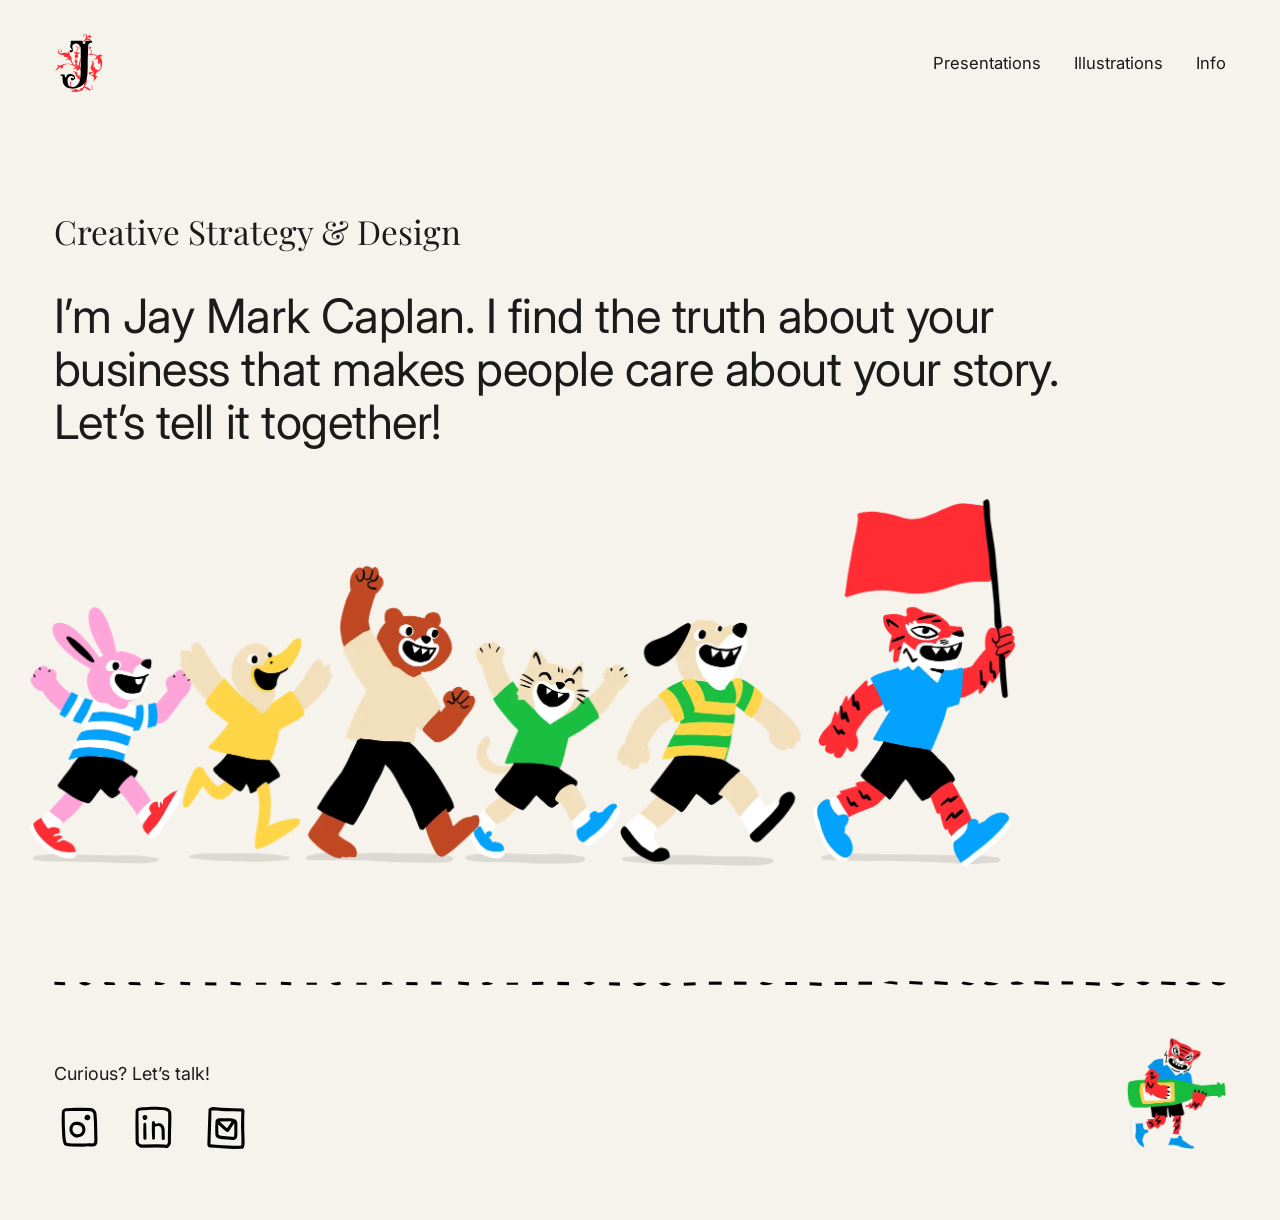
==== commit 6ca3f88d: "Update index.html" ====
--- a/index.html
+++ b/index.html
@@ -4,7 +4,7 @@
 <meta charset="UTF-8">
 <meta name="viewport" content="width=device-width, initial-scale=1, viewport-fit=cover">
 <title>Jay Mark Caplan</title>
-<meta name="description" content="I’m Jay Mark Caplan. I find the truth about your business that makes people care about your story. Let’s tell it together!">
+<meta name="description" content="I’m Jay Mark Caplan. I find the truth about your business that makes people care. Let’s tell your story together!">
 <link rel="icon" type="image/png" href="assets/favicon/favicon-96x96.png?v=2" sizes="96x96">
 <link rel="icon" type="image/svg+xml" href="assets/favicon/favicon.svg?v=2">
 <link rel="shortcut icon" href="assets/favicon/favicon.ico?v=2">
--- a/styles.css
+++ b/styles.css
@@ -10,7 +10,7 @@
 .nav{display:flex;gap:clamp(18px,2.6vw,40px);font-size:clamp(15px,1.3vw,19px)}
 .nav a{padding:10px 0;background:linear-gradient(var(--red),var(--red)) 0 100%/0 1.5px no-repeat;transition:background-size .3s ease}
 .nav a:hover,.nav a[aria-current]{background-size:100% 1.5px}
-.hero{font-weight:400;font-size:clamp(32px,4.4vw,64px);line-height:1.12;letter-spacing:-.01em;max-width:17em;margin:clamp(56px,11vw,170px) 0 0}
+.hero{font-weight:400;font-size:clamp(32px,4.4vw,64px);line-height:1.12;letter-spacing:-.01em;max-width:17em;margin:clamp(48px,9.35vw,145px) 0 0}
 .label{font-size:clamp(22px,2.3vw,34px);line-height:1.05;font-weight:400;margin:clamp(56px,9vw,140px) 0 clamp(24px,5vw,80px)}
 .profile{display:grid;grid-template-columns:1.2fr .85fr;gap:clamp(28px,6vw,96px);align-items:center}
 .ring-wrap{position:relative;container-type:inline-size}
@@ -100,7 +100,7 @@
 @media (max-width:900px){.art-grid{grid-template-columns:repeat(2,1fr);gap:clamp(16px,3vw,32px)}.intro{max-width:100%}}
 
 /* ===== INFO ===== */
-.info{display:grid;grid-template-columns:1.2fr .85fr;grid-template-areas:"bio photo" "clients photo";column-gap:clamp(28px,6vw,96px);align-items:start;margin-top:clamp(56px,11vw,170px)}
+.info{display:grid;grid-template-columns:1.2fr .85fr;grid-template-areas:"bio photo" "clients photo";column-gap:clamp(28px,6vw,96px);align-items:start;margin-top:clamp(48px,9.35vw,145px)}
 .bio{grid-area:bio}
 .bio p{margin:0 0 1.1em;font-size:clamp(17px,1.4vw,20px);line-height:1.55;max-width:34em}
 .bio p:first-of-type{font-size:clamp(26px,3vw,44px);line-height:1.18;letter-spacing:-.01em;max-width:18em;margin-bottom:.8em}
@@ -110,19 +110,20 @@
 .clients li{padding:.12em 0;break-inside:avoid}
 .portrait{grid-area:photo;margin:0}
 .portrait img{display:block;width:100%;height:auto}
-@media (max-width:720px){.info{grid-template-columns:1fr;grid-template-areas:"bio" "photo" "clients";margin-top:clamp(40px,10vw,72px)}.portrait{margin:8px 0 0}.clients{margin-top:clamp(36px,8vw,56px)}}
+@media (max-width:720px){.info{grid-template-columns:1fr;grid-template-areas:"bio" "photo" "clients";margin-top:clamp(34px,8.5vw,61px)}.portrait{margin:8px 0 0}.clients{margin-top:clamp(36px,8vw,56px)}}
 
 /* ===== HOME HERO ===== */
 .flora{position:absolute;top:0;left:0;right:0;height:66vw;overflow:hidden;pointer-events:none;z-index:0}
 .flora img{position:absolute;left:68.5vw;top:-3vw;width:79vw;height:auto;max-width:none}
 .wrap{position:relative;z-index:1}
-.kicker{font-family:var(--serif);font-size:clamp(20px,2.6vw,38px);line-height:1.15;margin:clamp(64px,16vw,240px) 0 0}
+.kicker{font-family:var(--serif);font-size:clamp(20px,2.6vw,38px);line-height:1.15;margin:clamp(48px,9.35vw,145px) 0 0}
 .hero.home{margin-top:clamp(18px,3vw,44px);font-size:clamp(30px,3.7vw,56px);max-width:17.5em}
-@media (max-width:720px){.flora{top:102vw;height:78vw;-webkit-mask-image:linear-gradient(to bottom,#000 80%,transparent);mask-image:linear-gradient(to bottom,#000 80%,transparent)}.flora img{left:22vw;top:-3vw;width:96vw}.kicker{margin-top:clamp(40px,22vw,120px)}.hero.home{max-width:none;font-size:clamp(30px,8.6vw,56px)}.label.tight{margin-top:80vw}}
+@media (max-width:720px){.flora{top:102vw;height:78vw;-webkit-mask-image:linear-gradient(to bottom,#000 80%,transparent);mask-image:linear-gradient(to bottom,#000 80%,transparent)}.flora img{left:22vw;top:-3vw;width:96vw}.kicker{margin-top:clamp(34px,12vw,80px)}.hero.home{max-width:none;font-size:clamp(30px,8.6vw,56px)}.label.tight{margin-top:80vw}}
 
 /* ===== v4 ===== */
-.logo img{width:clamp(46px,5.6vw,84px)}
-.hero.intro{font-size:clamp(24px,2.9vw,42px);line-height:1.2;max-width:24em}
+.logo img{width:clamp(32px,3.9vw,59px)}
+.hero.intro{font-size:clamp(30px,3.7vw,56px);line-height:1.12;max-width:23em}
+.hero.intro+.label{margin-top:clamp(48px,9.35vw,145px)}
 .intro{max-width:none}
 .home-main{min-height:38vw}
 .info + .label{margin-top:clamp(64px,9vw,140px)}
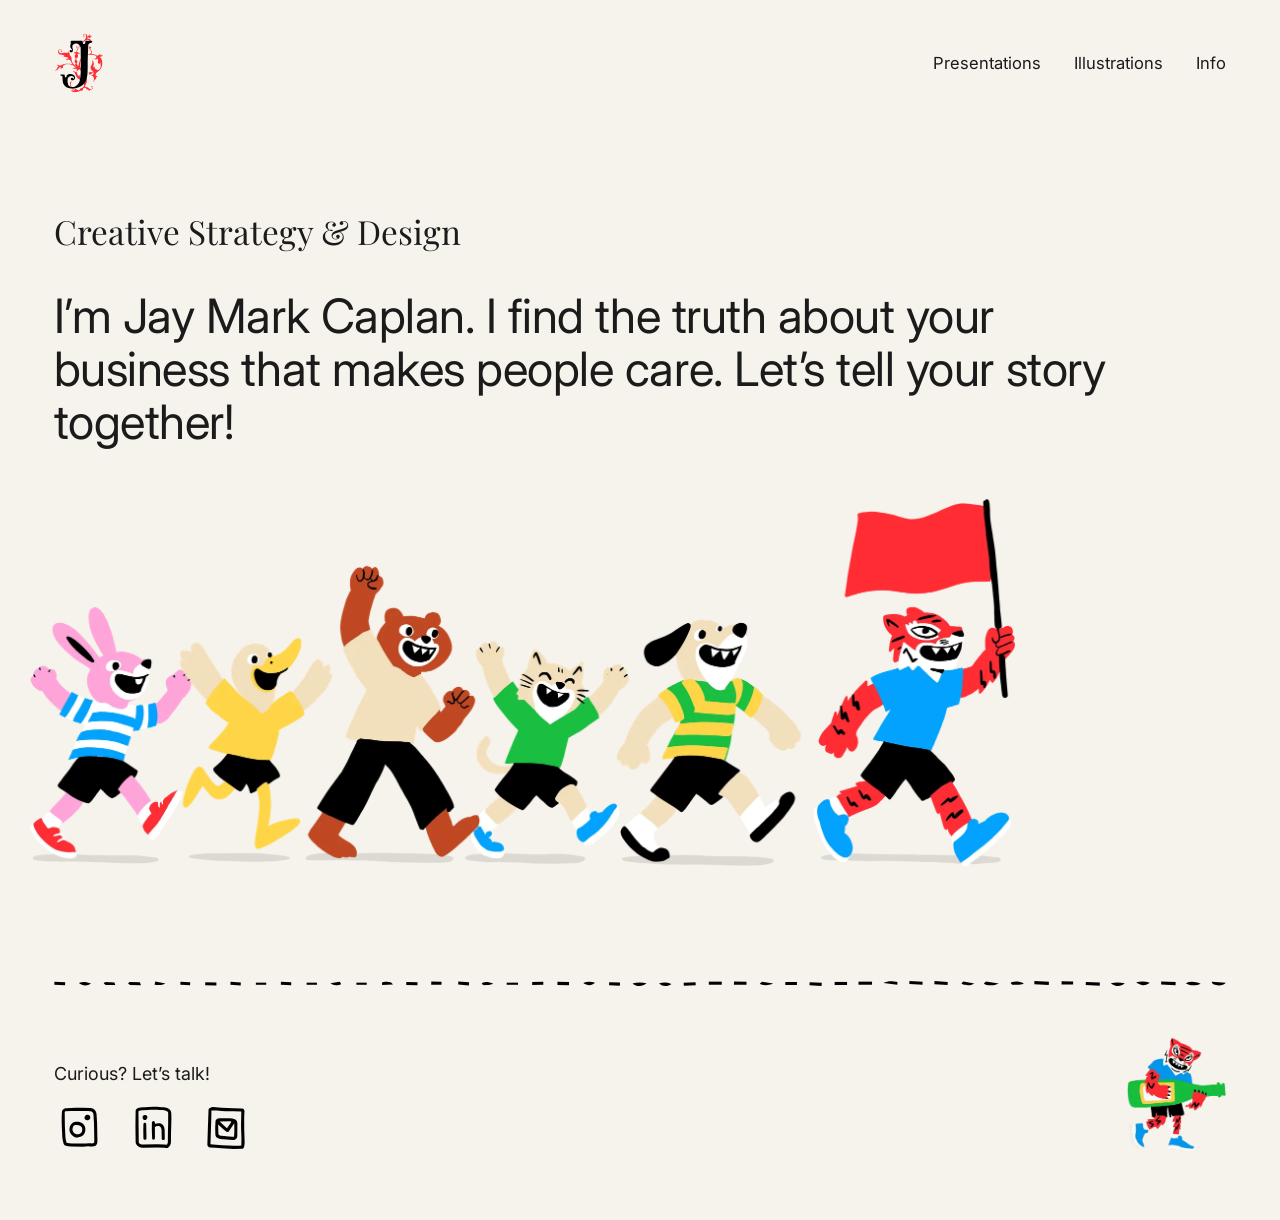
==== commit 4af734d3: "Update index.html" ====
--- a/index.html
+++ b/index.html
@@ -26,7 +26,7 @@
 </header>
 <main class="home-main">
   <p class="kicker">Creative Strategy &amp; Design</p>
-  <h1 class="hero home">I’m Jay Mark Caplan. I find the truth about your business that makes people care about your story. Let’s tell it together!</h1>
+  <h1 class="hero home">I’m Jay Mark Caplan. I find the truth about your business that makes people care. Let’s tell your story together!</h1>
   <img class="marchers" src="assets/marchers.webp" alt="A pink rabbit, a duck, a bear, a cat, a dog and a tiger carrying a red flag, marching together and cheering" width="2000" height="745">
 </main>
 <img class="divider" src="assets/dotted-line.svg" alt="" role="presentation">
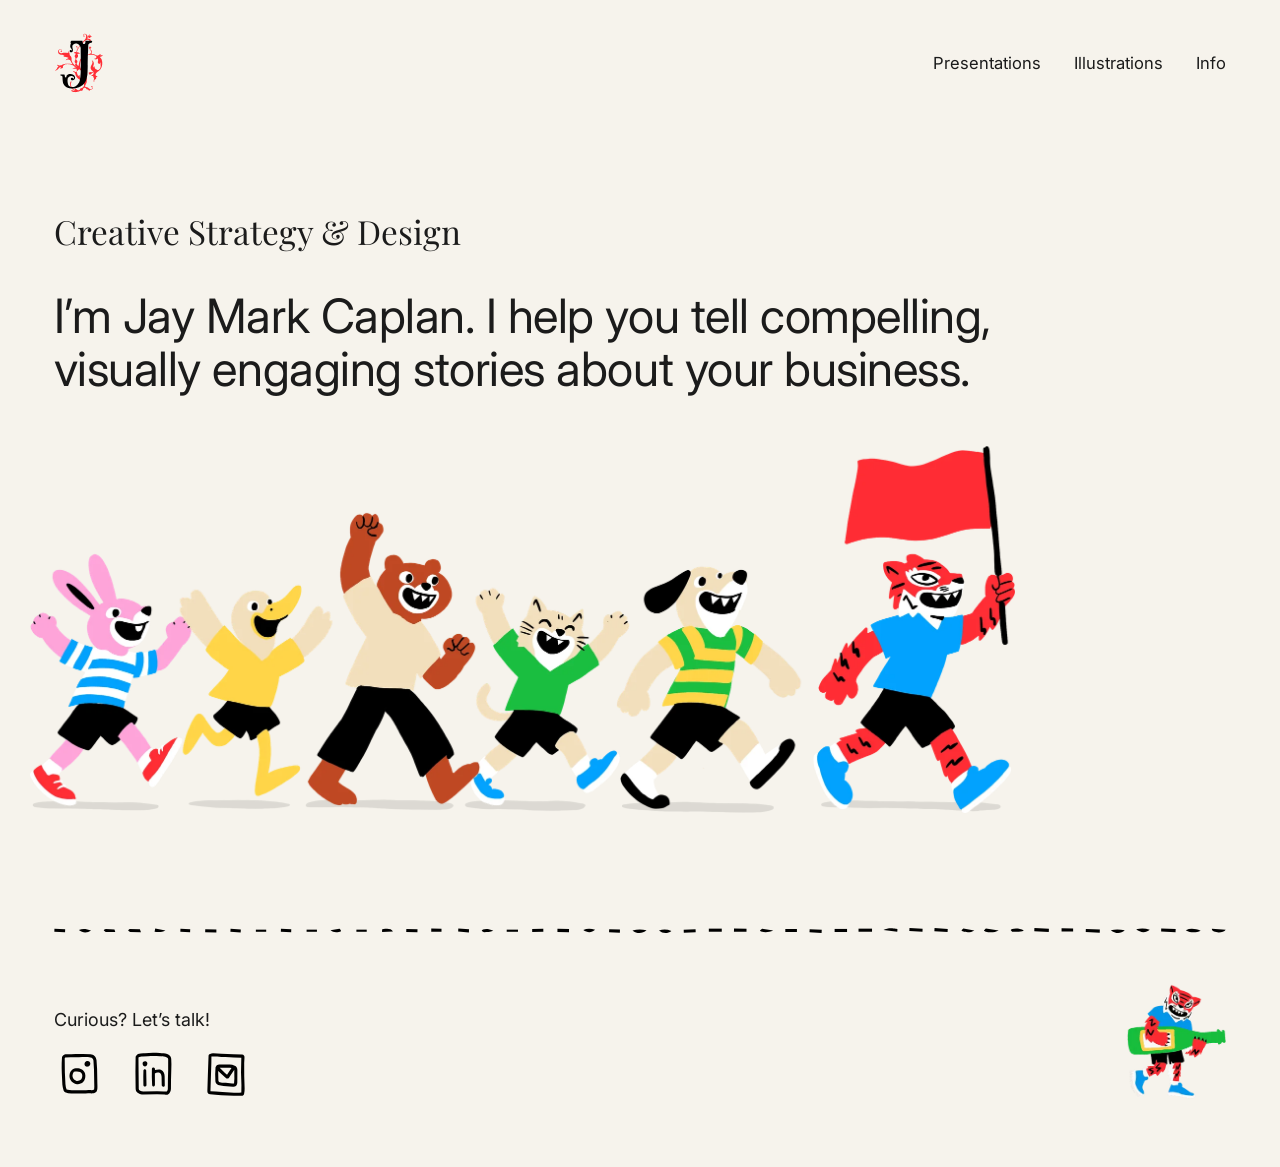
==== commit be3d9d93: "Update index.html" ====
--- a/index.html
+++ b/index.html
@@ -4,13 +4,13 @@
 <meta charset="UTF-8">
 <meta name="viewport" content="width=device-width, initial-scale=1, viewport-fit=cover">
 <title>Jay Mark Caplan</title>
-<meta name="description" content="I’m Jay Mark Caplan. I find the truth about your business that makes people care. Let’s tell your story together!">
+<meta name="description" content="I’m Jay Mark Caplan. I help you tell compelling, visually engaging stories about your business.">
 <link rel="icon" type="image/png" href="assets/favicon/favicon-96x96.png?v=2" sizes="96x96">
 <link rel="icon" type="image/svg+xml" href="assets/favicon/favicon.svg?v=2">
 <link rel="shortcut icon" href="assets/favicon/favicon.ico?v=2">
 <link rel="apple-touch-icon" sizes="180x180" href="assets/favicon/apple-touch-icon.png?v=2">
 <meta property="og:title" content="Jay Mark Caplan">
-<meta property="og:description" content="I find the truth about your business that makes people care about your story.">
+<meta property="og:description" content="I’m Jay Mark Caplan. I help you tell compelling, visually engaging stories about your business.">
 <meta property="og:url" content="https://jaymarkcaplan.com">
 <meta property="og:type" content="website">
 <link rel="preconnect" href="https://fonts.googleapis.com">
@@ -26,7 +26,7 @@
 </header>
 <main class="home-main">
   <p class="kicker">Creative Strategy &amp; Design</p>
-  <h1 class="hero home">I’m Jay Mark Caplan. I find the truth about your business that makes people care. Let’s tell your story together!</h1>
+  <h1 class="hero home">I’m Jay Mark Caplan. I help you tell compelling, visually engaging stories about your business.</h1>
   <img class="marchers" src="assets/marchers.webp" alt="A pink rabbit, a duck, a bear, a cat, a dog and a tiger carrying a red flag, marching together and cheering" width="2000" height="745">
 </main>
 <img class="divider" src="assets/dotted-line.svg" alt="" role="presentation">
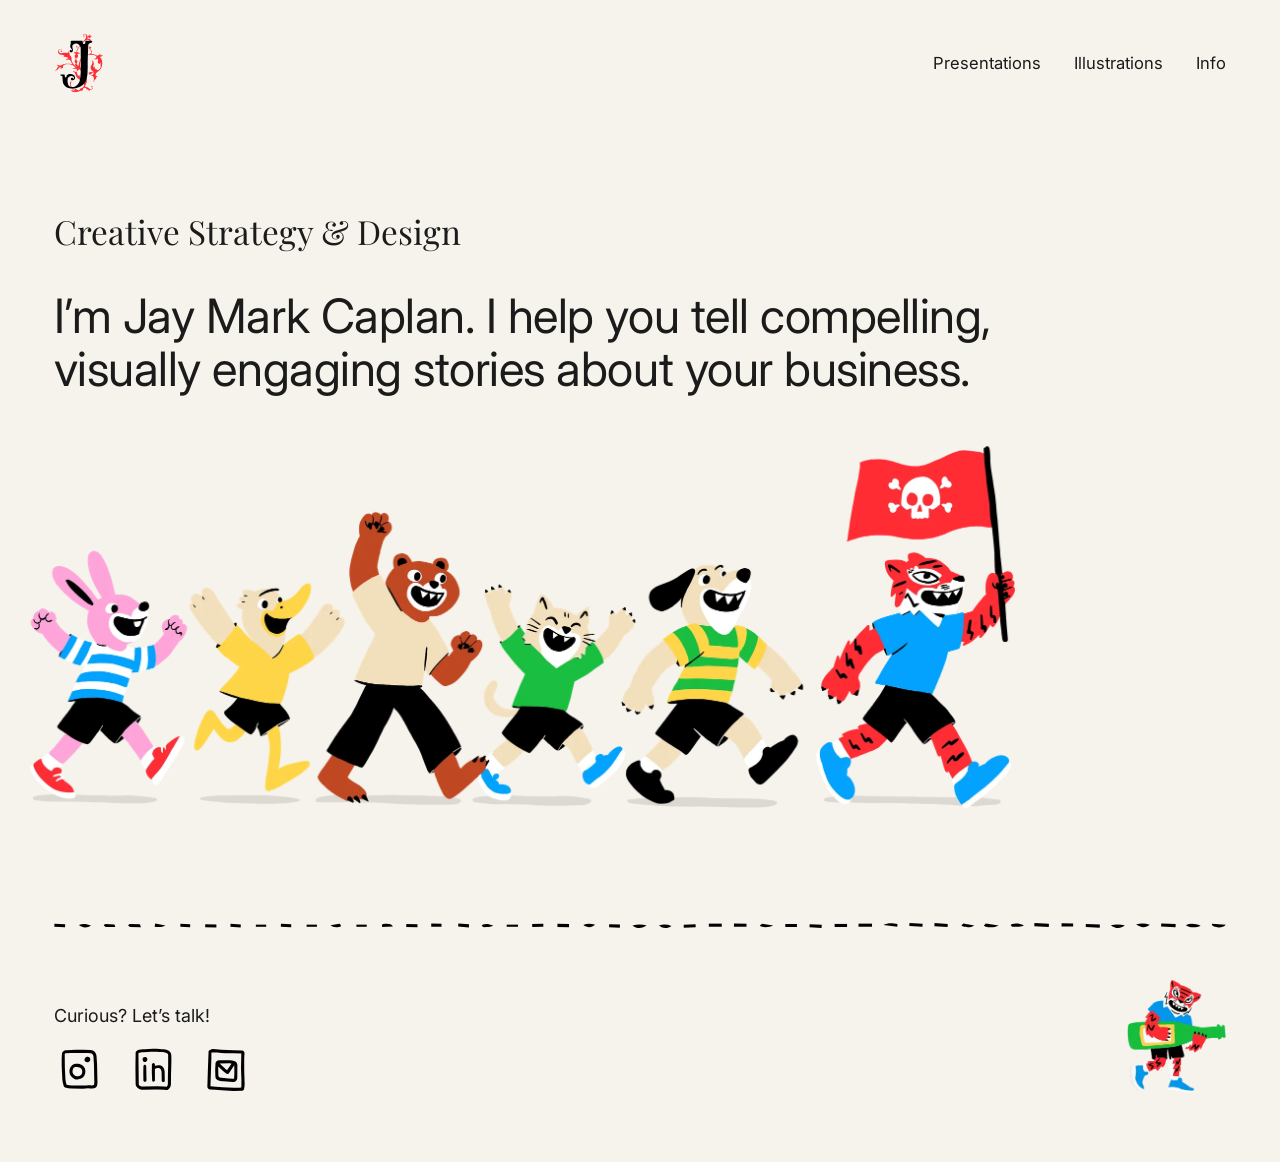
==== commit 0e1a9141: "Update image source for marchers in index.html" ====
--- a/index.html
+++ b/index.html
@@ -27,7 +27,7 @@
 <main class="home-main">
   <p class="kicker">Creative Strategy &amp; Design</p>
   <h1 class="hero home">I’m Jay Mark Caplan. I help you tell compelling, visually engaging stories about your business.</h1>
-  <img class="marchers" src="assets/marchers.webp" alt="A pink rabbit, a duck, a bear, a cat, a dog and a tiger carrying a red flag, marching together and cheering" width="2000" height="745">
+  <img class="marchers" src="assets/marchers-2.webp" alt="A pink rabbit, a duck, a bear, a cat, a dog and a tiger carrying a red flag, marching together and cheering" width="2000" height="735">
 </main>
 <img class="divider" src="assets/dotted-line.svg" alt="" role="presentation">
 <footer class="site-footer">
